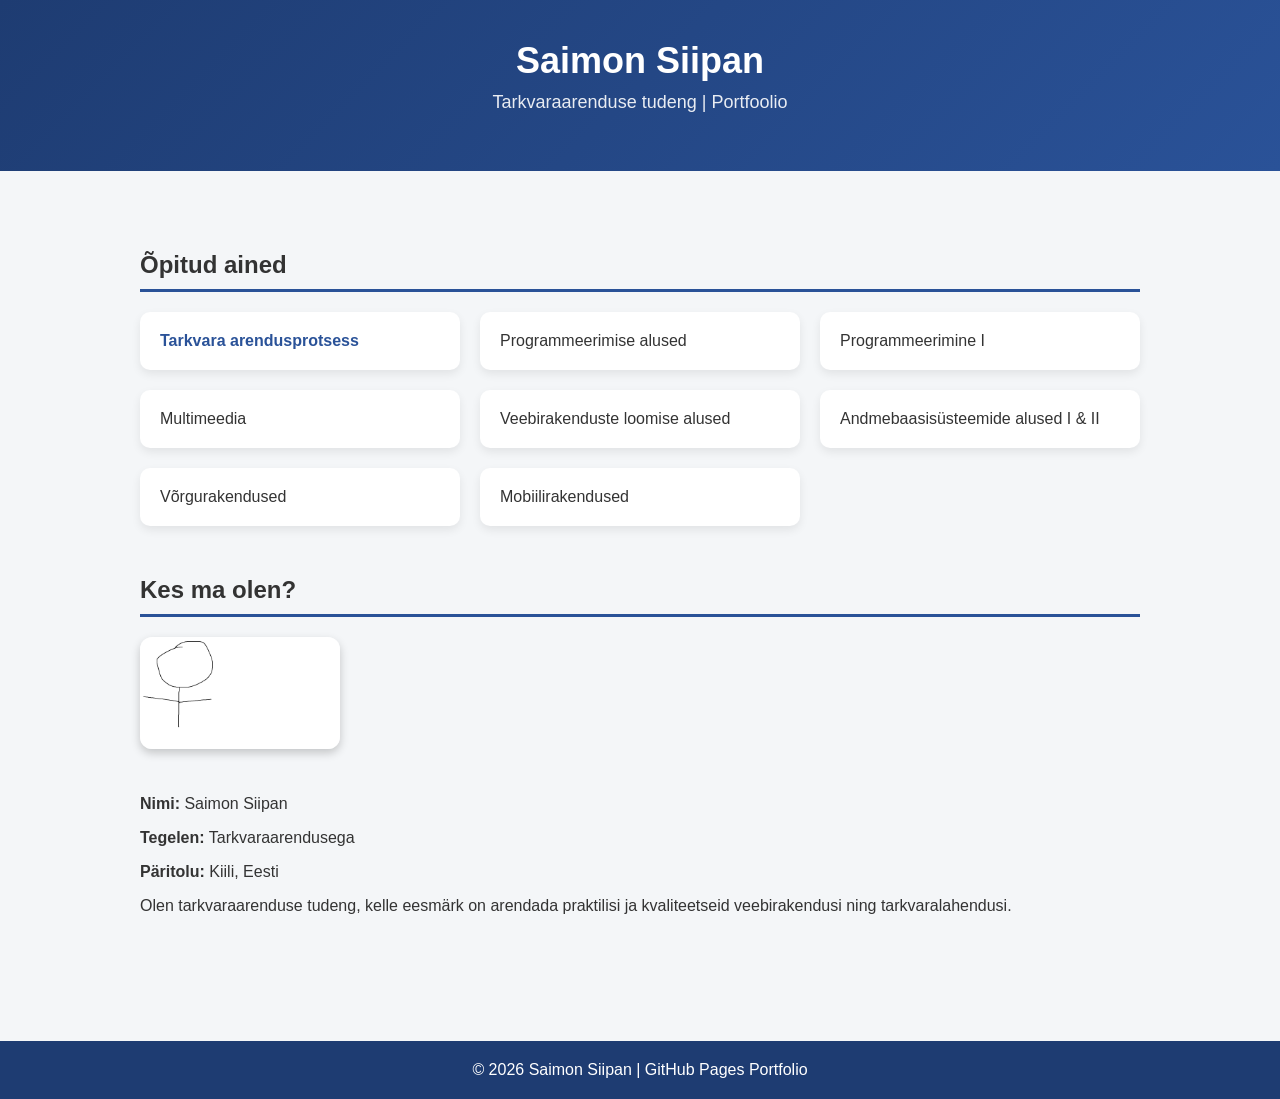
==== index.html @ 77f506db "Redesign index.html into portfolio layout Replace the previous plain list page with a styled portfol" ====
<!DOCTYPE html>
<html lang="et">
<head>
    <meta charset="UTF-8">
    <meta name="viewport" content="width=device-width, initial-scale=1.0">
    <title>Saimon Siipan | Portfolio</title>
    <style>
        body {
            margin: 0;
            font-family: Arial, Helvetica, sans-serif;
            background-color: #f4f6f8;
            color: #333;
        }

        header {
            background: linear-gradient(135deg, #1e3c72, #2a5298);
            color: white;
            padding: 40px 20px;
            text-align: center;
        }

        header h1 {
            margin: 0;
            font-size: 36px;
        }

        header p {
            margin-top: 10px;
            font-size: 18px;
            opacity: 0.9;
        }

        .container {
            max-width: 1000px;
            margin: 40px auto;
            padding: 20px;
        }

        .section {
            margin-bottom: 50px;
        }

        .section h2 {
            border-bottom: 3px solid #2a5298;
            padding-bottom: 10px;
        }

        .courses {
            display: grid;
            grid-template-columns: repeat(auto-fit, minmax(250px, 1fr));
            gap: 20px;
            margin-top: 20px;
        }

        .card {
            background: white;
            padding: 20px;
            border-radius: 10px;
            box-shadow: 0 4px 10px rgba(0,0,0,0.08);
            transition: 0.3s;
        }

        .card:hover {
            transform: translateY(-5px);
        }

        .card a {
            text-decoration: none;
            color: #2a5298;
            font-weight: bold;
        }

        .about {
            display: flex;
            flex-wrap: wrap;
            gap: 30px;
            align-items: center;
        }

        .about img {
            width: 200px;
            border-radius: 12px;
            box-shadow: 0 4px 10px rgba(0,0,0,0.2);
        }

        footer {
            text-align: center;
            padding: 20px;
            background-color: #1e3c72;
            color: white;
            margin-top: 40px;
        }
    </style>
</head>
<body>

<header>
    <h1>Saimon Siipan</h1>
    <p>Tarkvaraarenduse tudeng | Portfoolio</p>
</header>

<div class="container">

    <section class="section">
        <h2>Õpitud ained</h2>
        <div class="courses">

            <div class="card">
                <a href="./SDLC.html">Tarkvara arendusprotsess</a>
            </div>

            <div class="card">Programmeerimise alused</div>
            <div class="card">Programmeerimine I</div>
            <div class="card">Multimeedia</div>
            <div class="card">Veebirakenduste loomise alused</div>
            <div class="card">Andmebaasisüsteemide alused I & II</div>
            <div class="card">Võrgurakendused</div>
            <div class="card">Mobiilirakendused</div>

        </div>
    </section>

    <section class="section">
        <h2>Kes ma olen?</h2>

        <div class="about">
            <img src="/image/mina.png" alt="Saimon Siipan">
            <div>
                <p><strong>Nimi:</strong> Saimon Siipan</p>
                <p><strong>Tegelen:</strong> Tarkvaraarendusega</p>
                <p><strong>Päritolu:</strong> Kiili, Eesti</p>
                <p>Olen tarkvaraarenduse tudeng, kelle eesmärk on arendada praktilisi ja kvaliteetseid veebirakendusi ning tarkvaralahendusi.</p>
            </div>
        </div>

    </section>

</div>

<footer>
    © 2026 Saimon Siipan | GitHub Pages Portfolio
</footer>

</body>
</html>
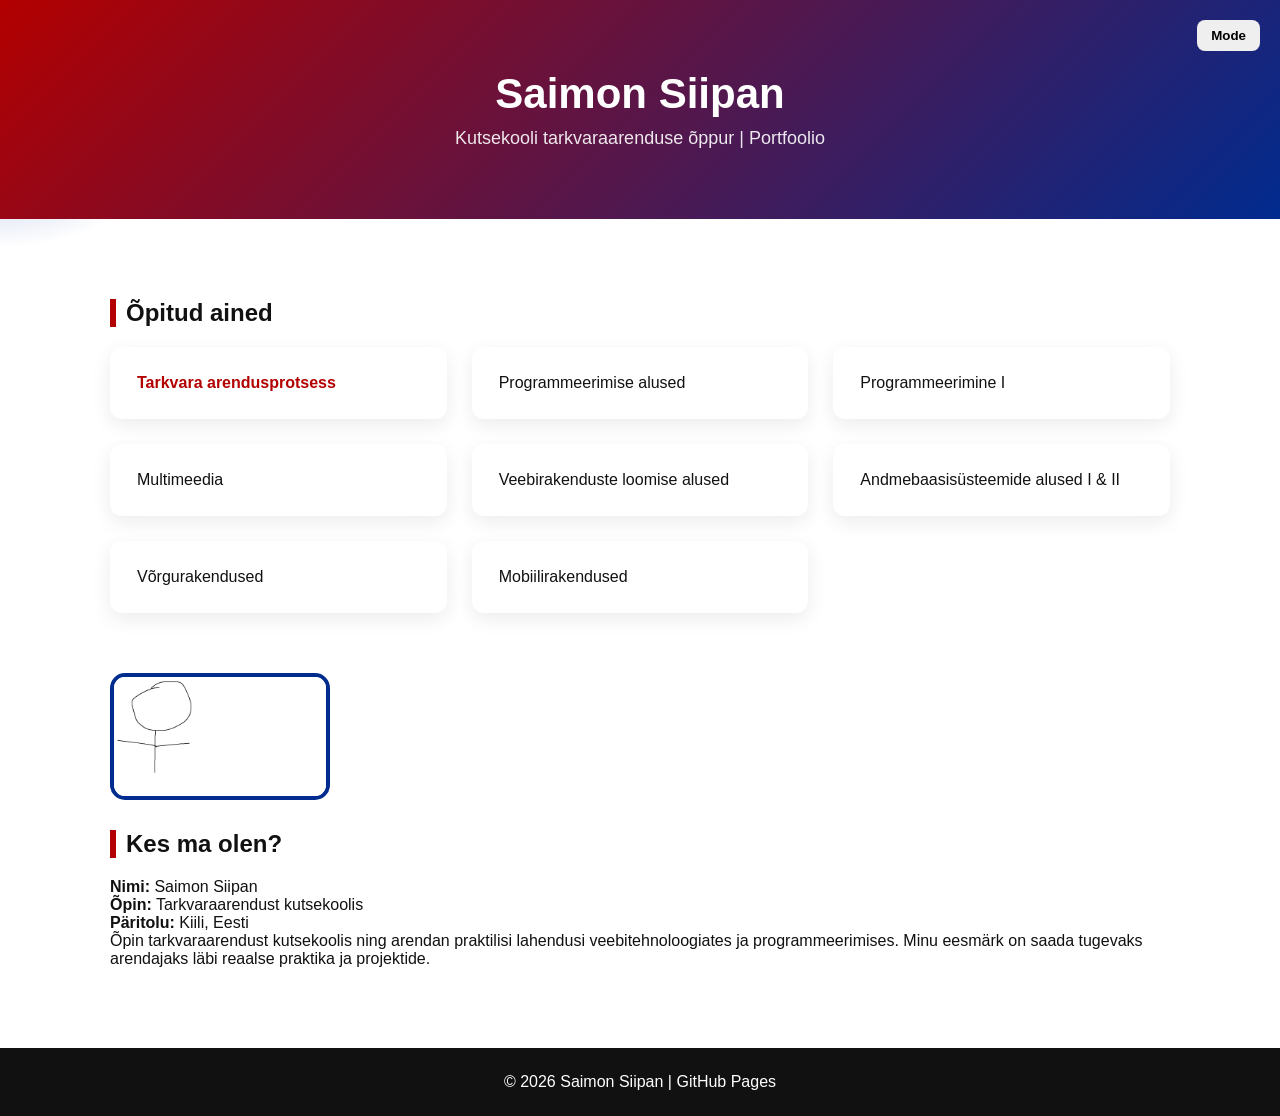
==== commit 8ced19c7: "Revamp homepage styles; add dark mode & cursor Overhauled index.html styling and layout: replaced le" ====
--- a/index.html
+++ b/index.html
@@ -1,109 +1,183 @@
 <!DOCTYPE html>
 <html lang="et">
 <head>
-    <meta charset="UTF-8">
-    <meta name="viewport" content="width=device-width, initial-scale=1.0">
-    <title>Saimon Siipan | Portfolio</title>
-    <style>
-        body {
-            margin: 0;
-            font-family: Arial, Helvetica, sans-serif;
-            background-color: #f4f6f8;
-            color: #333;
-        }
-
-        header {
-            background: linear-gradient(135deg, #1e3c72, #2a5298);
-            color: white;
-            padding: 40px 20px;
-            text-align: center;
-        }
-
-        header h1 {
-            margin: 0;
-            font-size: 36px;
-        }
-
-        header p {
-            margin-top: 10px;
-            font-size: 18px;
-            opacity: 0.9;
-        }
-
-        .container {
-            max-width: 1000px;
-            margin: 40px auto;
-            padding: 20px;
-        }
-
-        .section {
-            margin-bottom: 50px;
-        }
-
-        .section h2 {
-            border-bottom: 3px solid #2a5298;
-            padding-bottom: 10px;
-        }
-
-        .courses {
-            display: grid;
-            grid-template-columns: repeat(auto-fit, minmax(250px, 1fr));
-            gap: 20px;
-            margin-top: 20px;
-        }
-
-        .card {
-            background: white;
-            padding: 20px;
-            border-radius: 10px;
-            box-shadow: 0 4px 10px rgba(0,0,0,0.08);
-            transition: 0.3s;
-        }
-
-        .card:hover {
-            transform: translateY(-5px);
-        }
-
-        .card a {
-            text-decoration: none;
-            color: #2a5298;
-            font-weight: bold;
-        }
-
-        .about {
-            display: flex;
-            flex-wrap: wrap;
-            gap: 30px;
-            align-items: center;
-        }
-
-        .about img {
-            width: 200px;
-            border-radius: 12px;
-            box-shadow: 0 4px 10px rgba(0,0,0,0.2);
-        }
-
-        footer {
-            text-align: center;
-            padding: 20px;
-            background-color: #1e3c72;
-            color: white;
-            margin-top: 40px;
-        }
-    </style>
+<meta charset="UTF-8">
+<meta name="viewport" content="width=device-width, initial-scale=1.0">
+<title>Saimon Siipan | Portfoolio</title>
+
+<style>
+* {
+    margin: 0;
+    padding: 0;
+    box-sizing: border-box;
+}
+
+body {
+    font-family: Arial, Helvetica, sans-serif;
+    background: #ffffff;
+    color: #111;
+    overflow-x: hidden;
+    transition: background 0.3s, color 0.3s;
+}
+
+/* Cursor glow */
+.cursor-gradient {
+    position: fixed;
+    width: 500px;
+    height: 500px;
+    background: radial-gradient(circle,
+        rgba(200,0,0,0.35) 0%,
+        rgba(0,40,160,0.30) 40%,
+        transparent 70%);
+    border-radius: 50%;
+    pointer-events: none;
+    transform: translate(-50%, -50%);
+    z-index: 0;
+}
+
+/* Header */
+header {
+    background: linear-gradient(135deg, #b30000, #002b8f);
+    color: white;
+    padding: 70px 20px;
+    text-align: center;
+    position: relative;
+    z-index: 1;
+}
+
+header h1 {
+    font-size: 42px;
+    opacity: 0;
+    animation: slideIn 1.2s ease forwards;
+}
+
+header p {
+    margin-top: 10px;
+    font-size: 18px;
+    opacity: 0.9;
+}
+
+@keyframes slideIn {
+    from {
+        transform: translateY(-40px);
+        opacity: 0;
+    }
+    to {
+        transform: translateY(0);
+        opacity: 1;
+    }
+}
+
+/* Dark mode button */
+.mode-btn {
+    position: absolute;
+    top: 20px;
+    right: 20px;
+    padding: 8px 14px;
+    border: none;
+    border-radius: 8px;
+    cursor: pointer;
+    font-weight: bold;
+}
+
+/* Container */
+.container {
+    max-width: 1100px;
+    margin: 60px auto;
+    padding: 20px;
+    position: relative;
+    z-index: 1;
+}
+
+h2 {
+    margin-bottom: 20px;
+    border-left: 6px solid #b30000;
+    padding-left: 10px;
+}
+
+/* Grid */
+.grid {
+    display: grid;
+    grid-template-columns: repeat(auto-fit, minmax(250px, 1fr));
+    gap: 25px;
+}
+
+.card {
+    background: white;
+    padding: 25px;
+    border-radius: 12px;
+    box-shadow: 0 6px 20px rgba(0,0,0,0.08);
+    transition: 0.3s ease;
+    border: 2px solid transparent;
+}
+
+.card:hover {
+    transform: translateY(-8px);
+    border-color: #002b8f;
+}
+
+.card a {
+    text-decoration: none;
+    font-weight: bold;
+    color: #b30000;
+}
+
+/* About */
+.about {
+    margin-top: 60px;
+    display: flex;
+    flex-wrap: wrap;
+    gap: 30px;
+    align-items: center;
+}
+
+.about img {
+    width: 220px;
+    border-radius: 15px;
+    border: 4px solid #002b8f;
+}
+
+/* Footer */
+footer {
+    text-align: center;
+    padding: 25px;
+    background: #111;
+    color: white;
+    margin-top: 60px;
+}
+
+/* Dark mode */
+.dark {
+    background: #111;
+    color: white;
+}
+
+.dark .card {
+    background: #1c1c1c;
+    color: white;
+}
+
+.dark header {
+    background: linear-gradient(135deg, #700000, #001b5e);
+}
+</style>
 </head>
+
 <body>
 
+<div class="cursor-gradient" id="cursor"></div>
+
 <header>
+    <button class="mode-btn" onclick="toggleMode()">Mode</button>
     <h1>Saimon Siipan</h1>
-    <p>Tarkvaraarenduse tudeng | Portfoolio</p>
+    <p>Kutsekooli tarkvaraarenduse õppur | Portfoolio</p>
 </header>
 
 <div class="container">
 
-    <section class="section">
+    <section>
         <h2>Õpitud ained</h2>
-        <div class="courses">
+        <div class="grid">
 
             <div class="card">
                 <a href="./SDLC.html">Tarkvara arendusprotsess</a>
@@ -120,26 +194,58 @@
         </div>
     </section>
 
-    <section class="section">
-        <h2>Kes ma olen?</h2>
-
-        <div class="about">
-            <img src="/image/mina.png" alt="Saimon Siipan">
-            <div>
-                <p><strong>Nimi:</strong> Saimon Siipan</p>
-                <p><strong>Tegelen:</strong> Tarkvaraarendusega</p>
-                <p><strong>Päritolu:</strong> Kiili, Eesti</p>
-                <p>Olen tarkvaraarenduse tudeng, kelle eesmärk on arendada praktilisi ja kvaliteetseid veebirakendusi ning tarkvaralahendusi.</p>
-            </div>
+    <section class="about">
+        <img src="/image/mina.png" alt="Saimon Siipan">
+        <div>
+            <h2>Kes ma olen?</h2>
+            <p><strong>Nimi:</strong> Saimon Siipan</p>
+            <p><strong>Õpin:</strong> Tarkvaraarendust kutsekoolis</p>
+            <p><strong>Päritolu:</strong> Kiili, Eesti</p>
+            <p>
+            Õpin tarkvaraarendust kutsekoolis ning arendan praktilisi lahendusi 
+            veebitehnoloogiates ja programmeerimises. 
+            Minu eesmärk on saada tugevaks arendajaks läbi reaalse praktika ja projektide.
+            </p>
         </div>
-
     </section>
 
 </div>
 
 <footer>
-    © 2026 Saimon Siipan | GitHub Pages Portfolio
+    © 2026 Saimon Siipan | GitHub Pages
 </footer>
+
+<script>
+/* Smooth cursor glow */
+const cursor = document.getElementById("cursor");
+
+let mouseX = 0;
+let mouseY = 0;
+let currentX = 0;
+let currentY = 0;
+
+document.addEventListener("mousemove", (e) => {
+    mouseX = e.clientX;
+    mouseY = e.clientY;
+});
+
+function animate() {
+    currentX += (mouseX - currentX) * 0.08;
+    currentY += (mouseY - currentY) * 0.08;
+
+    cursor.style.left = currentX + "px";
+    cursor.style.top = currentY + "px";
+
+    requestAnimationFrame(animate);
+}
+
+animate();
+
+/* Dark mode */
+function toggleMode() {
+    document.body.classList.toggle("dark");
+}
+</script>
 
 </body>
 </html>
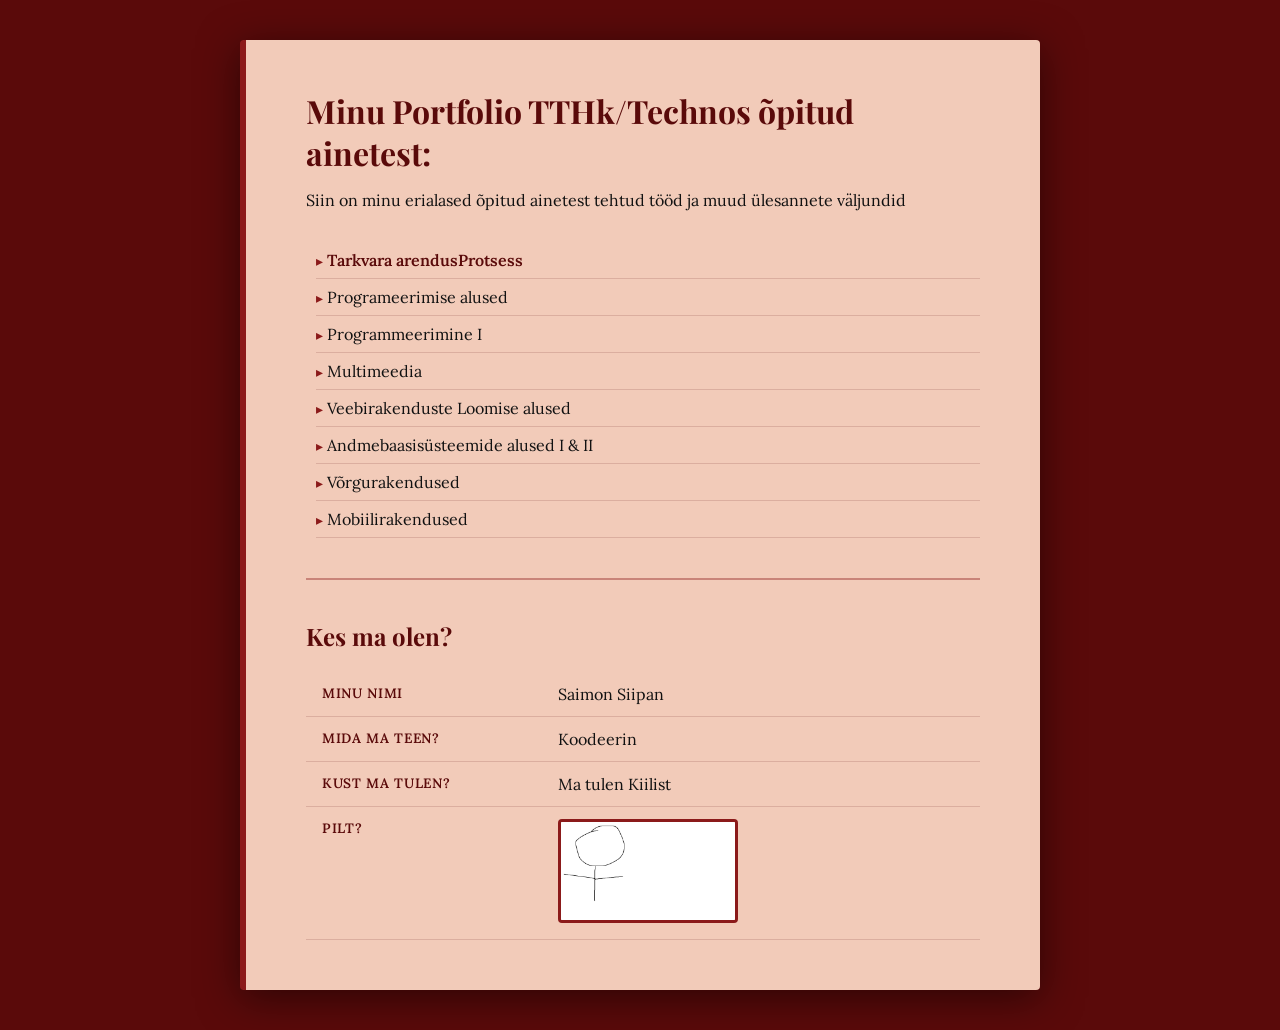
==== commit 0c177ba8: "Redesign index.html layout and styles Replace the previous Estonian portfolio page with a simplified" ====
--- a/index.html
+++ b/index.html
@@ -1,251 +1,158 @@
 <!DOCTYPE html>
-<html lang="et">
+<html lang="en">
 <head>
-<meta charset="UTF-8">
-<meta name="viewport" content="width=device-width, initial-scale=1.0">
-<title>Saimon Siipan | Portfoolio</title>
+  <meta charset="UTF-8">
+  <meta name="viewport" content="width=device-width, initial-scale=1.0">
+  <title>Ainemapp</title>
+  <link href="https://fonts.googleapis.com/css2?family=Playfair+Display:wght@700&family=Lora:wght@400;600&display=swap" rel="stylesheet">
+  <style>
+    * {
+      margin: 0;
+      padding: 0;
+      box-sizing: border-box;
+    }
 
-<style>
-* {
-    margin: 0;
-    padding: 0;
-    box-sizing: border-box;
-}
+    body {
+      background-color: #5a0a0a;
+      color: #111;
+      font-family: 'Lora', serif;
+      min-height: 100vh;
+      padding: 40px 20px;
+    }
 
-body {
-    font-family: Arial, Helvetica, sans-serif;
-    background: #ffffff;
-    color: #111;
-    overflow-x: hidden;
-    transition: background 0.3s, color 0.3s;
-}
+    .container {
+      max-width: 800px;
+      margin: 0 auto;
+      background: rgba(255, 220, 200, 0.92);
+      border-radius: 4px;
+      padding: 50px 60px;
+      box-shadow: 0 8px 40px rgba(0,0,0,0.5);
+      border-left: 6px solid #8b1a1a;
+    }
 
-/* Cursor glow */
-.cursor-gradient {
-    position: fixed;
-    width: 500px;
-    height: 500px;
-    background: radial-gradient(circle,
-        rgba(200,0,0,0.35) 0%,
-        rgba(0,40,160,0.30) 40%,
-        transparent 70%);
-    border-radius: 50%;
-    pointer-events: none;
-    transform: translate(-50%, -50%);
-    z-index: 0;
-}
+    h1 {
+      font-family: 'Playfair Display', serif;
+      font-size: 2rem;
+      color: #5a0a0a;
+      margin-bottom: 14px;
+      line-height: 1.3;
+    }
 
-/* Header */
-header {
-    background: linear-gradient(135deg, #b30000, #002b8f);
-    color: white;
-    padding: 70px 20px;
-    text-align: center;
-    position: relative;
-    z-index: 1;
-}
+    h2 {
+      font-family: 'Playfair Display', serif;
+      font-size: 1.5rem;
+      color: #5a0a0a;
+      margin-bottom: 20px;
+    }
 
-header h1 {
-    font-size: 42px;
-    opacity: 0;
-    animation: slideIn 1.2s ease forwards;
-}
+    p {
+      margin-bottom: 28px;
+      color: #111;
+      line-height: 1.7;
+    }
 
-header p {
-    margin-top: 10px;
-    font-size: 18px;
-    opacity: 0.9;
-}
+    ul {
+      list-style: none;
+      margin-bottom: 40px;
+      padding-left: 10px;
+    }
 
-@keyframes slideIn {
-    from {
-        transform: translateY(-40px);
-        opacity: 0;
+    ul li {
+      padding: 8px 0;
+      border-bottom: 1px solid rgba(90,10,10,0.15);
+      color: #111;
+      font-size: 1rem;
     }
-    to {
-        transform: translateY(0);
-        opacity: 1;
+
+    ul li::before {
+      content: '▸ ';
+      color: #8b1a1a;
+      font-size: 0.85rem;
     }
-}
 
-/* Dark mode button */
-.mode-btn {
-    position: absolute;
-    top: 20px;
-    right: 20px;
-    padding: 8px 14px;
-    border: none;
-    border-radius: 8px;
-    cursor: pointer;
-    font-weight: bold;
-}
+    ul li a {
+      color: #5a0a0a;
+      text-decoration: none;
+      font-weight: 600;
+    }
 
-/* Container */
-.container {
-    max-width: 1100px;
-    margin: 60px auto;
-    padding: 20px;
-    position: relative;
-    z-index: 1;
-}
+    ul li a:hover {
+      text-decoration: underline;
+    }
 
-h2 {
-    margin-bottom: 20px;
-    border-left: 6px solid #b30000;
-    padding-left: 10px;
-}
+    .divider {
+      border: none;
+      border-top: 2px solid #8b1a1a;
+      margin: 40px 0;
+      opacity: 0.4;
+    }
 
-/* Grid */
-.grid {
-    display: grid;
-    grid-template-columns: repeat(auto-fit, minmax(250px, 1fr));
-    gap: 25px;
-}
+    table {
+      width: 100%;
+      border-collapse: collapse;
+      margin-top: 10px;
+    }
 
-.card {
-    background: white;
-    padding: 25px;
-    border-radius: 12px;
-    box-shadow: 0 6px 20px rgba(0,0,0,0.08);
-    transition: 0.3s ease;
-    border: 2px solid transparent;
-}
+    td {
+      padding: 12px 16px;
+      border-bottom: 1px solid rgba(90,10,10,0.15);
+      color: #111;
+      vertical-align: top;
+    }
 
-.card:hover {
-    transform: translateY(-8px);
-    border-color: #002b8f;
-}
+    td:first-child {
+      font-weight: 600;
+      color: #5a0a0a;
+      width: 35%;
+      text-transform: uppercase;
+      font-size: 0.85rem;
+      letter-spacing: 0.05em;
+    }
 
-.card a {
-    text-decoration: none;
-    font-weight: bold;
-    color: #b30000;
-}
+    img {
+      max-width: 180px;
+      border-radius: 4px;
+      border: 3px solid #8b1a1a;
+    }
+  </style>
+</head>
+<body>
+  <div class="container">
+    <h1>Minu Portfolio TTHk/Technos õpitud ainetest:</h1>
+    <p>Siin on minu erialased õpitud ainetest tehtud tööd ja muud ülesannete väljundid</p>
 
-/* About */
-.about {
-    margin-top: 60px;
-    display: flex;
-    flex-wrap: wrap;
-    gap: 30px;
-    align-items: center;
-}
+    <ul>
+      <li><a href="./SDLC.html">Tarkvara arendusProtsess</a></li>
+      <li>Programeerimise alused</li>
+      <li>Programmeerimine I</li>
+      <li>Multimeedia</li>
+      <li>Veebirakenduste Loomise alused</li>
+      <li>Andmebaasisüsteemide alused I &amp; II</li>
+      <li>Võrgurakendused</li>
+      <li>Mobiilirakendused</li>
+    </ul>
 
-.about img {
-    width: 220px;
-    border-radius: 15px;
-    border: 4px solid #002b8f;
-}
+    <hr class="divider">
 
-/* Footer */
-footer {
-    text-align: center;
-    padding: 25px;
-    background: #111;
-    color: white;
-    margin-top: 60px;
-}
-
-/* Dark mode */
-.dark {
-    background: #111;
-    color: white;
-}
-
-.dark .card {
-    background: #1c1c1c;
-    color: white;
-}
-
-.dark header {
-    background: linear-gradient(135deg, #700000, #001b5e);
-}
-</style>
-</head>
-
-<body>
-
-<div class="cursor-gradient" id="cursor"></div>
-
-<header>
-    <button class="mode-btn" onclick="toggleMode()">Mode</button>
-    <h1>Saimon Siipan</h1>
-    <p>Kutsekooli tarkvaraarenduse õppur | Portfoolio</p>
-</header>
-
-<div class="container">
-
-    <section>
-        <h2>Õpitud ained</h2>
-        <div class="grid">
-
-            <div class="card">
-                <a href="./SDLC.html">Tarkvara arendusprotsess</a>
-            </div>
-
-            <div class="card">Programmeerimise alused</div>
-            <div class="card">Programmeerimine I</div>
-            <div class="card">Multimeedia</div>
-            <div class="card">Veebirakenduste loomise alused</div>
-            <div class="card">Andmebaasisüsteemide alused I & II</div>
-            <div class="card">Võrgurakendused</div>
-            <div class="card">Mobiilirakendused</div>
-
-        </div>
-    </section>
-
-    <section class="about">
-        <img src="/image/mina.png" alt="Saimon Siipan">
-        <div>
-            <h2>Kes ma olen?</h2>
-            <p><strong>Nimi:</strong> Saimon Siipan</p>
-            <p><strong>Õpin:</strong> Tarkvaraarendust kutsekoolis</p>
-            <p><strong>Päritolu:</strong> Kiili, Eesti</p>
-            <p>
-            Õpin tarkvaraarendust kutsekoolis ning arendan praktilisi lahendusi 
-            veebitehnoloogiates ja programmeerimises. 
-            Minu eesmärk on saada tugevaks arendajaks läbi reaalse praktika ja projektide.
-            </p>
-        </div>
-    </section>
-
-</div>
-
-<footer>
-    © 2026 Saimon Siipan | GitHub Pages
-</footer>
-
-<script>
-/* Smooth cursor glow */
-const cursor = document.getElementById("cursor");
-
-let mouseX = 0;
-let mouseY = 0;
-let currentX = 0;
-let currentY = 0;
-
-document.addEventListener("mousemove", (e) => {
-    mouseX = e.clientX;
-    mouseY = e.clientY;
-});
-
-function animate() {
-    currentX += (mouseX - currentX) * 0.08;
-    currentY += (mouseY - currentY) * 0.08;
-
-    cursor.style.left = currentX + "px";
-    cursor.style.top = currentY + "px";
-
-    requestAnimationFrame(animate);
-}
-
-animate();
-
-/* Dark mode */
-function toggleMode() {
-    document.body.classList.toggle("dark");
-}
-</script>
-
+    <h2>Kes ma olen?</h2>
+    <table>
+      <tr>
+        <td>Minu nimi</td>
+        <td>Saimon Siipan</td>
+      </tr>
+      <tr>
+        <td>Mida ma teen?</td>
+        <td>Koodeerin</td>
+      </tr>
+      <tr>
+        <td>Kust ma tulen?</td>
+        <td>Ma tulen Kiilist</td>
+      </tr>
+      <tr>
+        <td>Pilt?</td>
+        <td><img src="/image/mina.png" alt="mina v"/></td>
+      </tr>
+    </table>
+  </div>
 </body>
 </html>
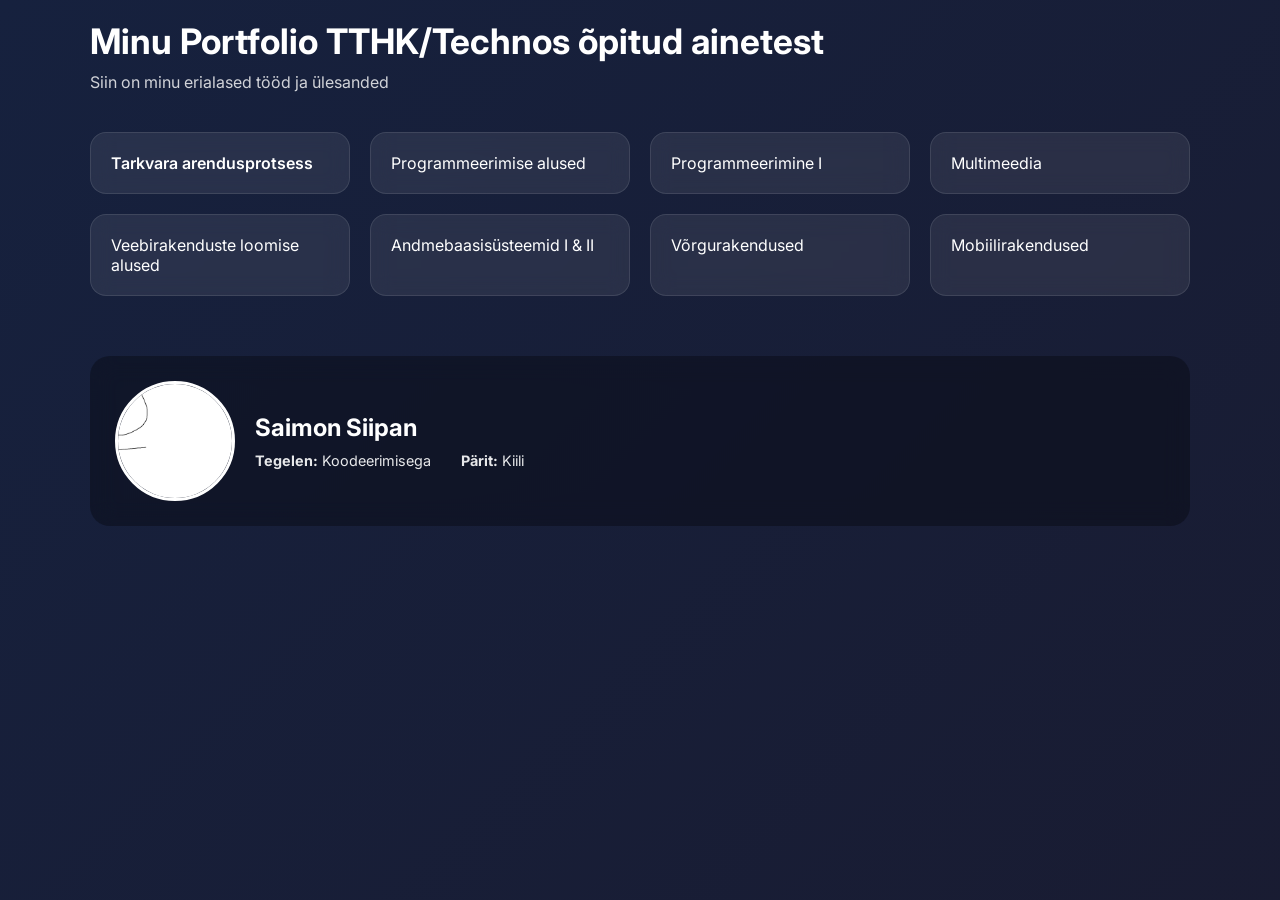
==== commit 91a7265b: "Revamp homepage: responsive dark UI Modernize index.html with a refreshed dark-themed, responsive la" ====
--- a/index.html
+++ b/index.html
@@ -1,10 +1,12 @@
 <!DOCTYPE html>
-<html lang="en">
+<html lang="et">
 <head>
-  <meta charset="UTF-8">
-  <meta name="viewport" content="width=device-width, initial-scale=1.0">
+  <meta charset="UTF-8" />
+  <meta name="viewport" content="width=device-width, initial-scale=1.0" />
   <title>Ainemapp</title>
-  <link href="https://fonts.googleapis.com/css2?family=Playfair+Display:wght@700&family=Lora:wght@400;600&display=swap" rel="stylesheet">
+
+  <link href="https://fonts.googleapis.com/css2?family=Inter:wght@300;400;600&display=swap" rel="stylesheet">
+
   <style>
     * {
       margin: 0;
@@ -13,146 +15,150 @@
     }
 
     body {
-      background-color: #5a0a0a;
-      color: #111;
-      font-family: 'Lora', serif;
+      font-family: 'Inter', sans-serif;
       min-height: 100vh;
-      padding: 40px 20px;
+      color: #fff;
+      overflow-x: hidden;
+
+      background: linear-gradient(-45deg, #5a0a0a, #8b1a1a, #1a1a2e, #16213e);
+      background-size: 400% 400%;
+      animation: gradientMove 12s ease infinite;
+      padding: 20px;
+    }
+
+    @keyframes gradientMove {
+      0% { background-position: 0% 50%; }
+      50% { background-position: 100% 50%; }
+      100% { background-position: 0% 50%; }
     }
 
     .container {
-      max-width: 800px;
-      margin: 0 auto;
-      background: rgba(255, 220, 200, 0.92);
-      border-radius: 4px;
-      padding: 50px 60px;
-      box-shadow: 0 8px 40px rgba(0,0,0,0.5);
-      border-left: 6px solid #8b1a1a;
+      max-width: 1100px;
+      margin: auto;
     }
 
     h1 {
-      font-family: 'Playfair Display', serif;
-      font-size: 2rem;
-      color: #5a0a0a;
-      margin-bottom: 14px;
-      line-height: 1.3;
+      font-size: 2.2rem;
+      margin-bottom: 10px;
     }
 
-    h2 {
-      font-family: 'Playfair Display', serif;
-      font-size: 1.5rem;
-      color: #5a0a0a;
-      margin-bottom: 20px;
+    p.subtitle {
+      opacity: 0.8;
+      margin-bottom: 40px;
     }
 
-    p {
-      margin-bottom: 28px;
-      color: #111;
-      line-height: 1.7;
+    /* CARD GRID */
+    .grid {
+      display: grid;
+      grid-template-columns: repeat(auto-fit, minmax(220px, 1fr));
+      gap: 20px;
+      margin-bottom: 60px;
     }
 
-    ul {
-      list-style: none;
-      margin-bottom: 40px;
-      padding-left: 10px;
+    .card {
+      background: rgba(255,255,255,0.08);
+      backdrop-filter: blur(10px);
+      padding: 20px;
+      border-radius: 16px;
+      transition: 0.3s ease;
+      cursor: pointer;
+      border: 1px solid rgba(255,255,255,0.1);
     }
 
-    ul li {
-      padding: 8px 0;
-      border-bottom: 1px solid rgba(90,10,10,0.15);
-      color: #111;
-      font-size: 1rem;
+    .card:hover {
+      transform: translateY(-8px) scale(1.03);
+      background: rgba(255,255,255,0.15);
     }
 
-    ul li::before {
-      content: '▸ ';
-      color: #8b1a1a;
-      font-size: 0.85rem;
-    }
-
-    ul li a {
-      color: #5a0a0a;
+    .card a {
+      color: white;
       text-decoration: none;
       font-weight: 600;
     }
 
-    ul li a:hover {
-      text-decoration: underline;
+    /* PROFILE */
+    .profile {
+      display: grid;
+      grid-template-columns: 120px 1fr;
+      gap: 20px;
+      align-items: center;
+      background: rgba(0,0,0,0.3);
+      padding: 25px;
+      border-radius: 20px;
+      backdrop-filter: blur(12px);
     }
 
-    .divider {
-      border: none;
-      border-top: 2px solid #8b1a1a;
-      margin: 40px 0;
-      opacity: 0.4;
+    .profile img {
+      width: 120px;
+      height: 120px;
+      object-fit: cover;
+      border-radius: 50%;
+      border: 3px solid #fff;
     }
 
-    table {
-      width: 100%;
-      border-collapse: collapse;
-      margin-top: 10px;
+    .profile h2 {
+      margin-bottom: 10px;
     }
 
-    td {
-      padding: 12px 16px;
-      border-bottom: 1px solid rgba(90,10,10,0.15);
-      color: #111;
-      vertical-align: top;
+    .info {
+      display: flex;
+      flex-wrap: wrap;
+      gap: 10px 30px;
+      font-size: 0.9rem;
+      opacity: 0.9;
     }
 
-    td:first-child {
-      font-weight: 600;
-      color: #5a0a0a;
-      width: 35%;
-      text-transform: uppercase;
-      font-size: 0.85rem;
-      letter-spacing: 0.05em;
+    .info span {
+      display: block;
     }
 
-    img {
-      max-width: 180px;
-      border-radius: 4px;
-      border: 3px solid #8b1a1a;
+    /* MOBILE */
+    @media (max-width: 600px) {
+      h1 { font-size: 1.6rem; }
+
+      .profile {
+        grid-template-columns: 1fr;
+        text-align: center;
+      }
+
+      .profile img {
+        margin: auto;
+      }
     }
   </style>
 </head>
 <body>
+
   <div class="container">
-    <h1>Minu Portfolio TTHk/Technos õpitud ainetest:</h1>
-    <p>Siin on minu erialased õpitud ainetest tehtud tööd ja muud ülesannete väljundid</p>
 
-    <ul>
-      <li><a href="./SDLC.html">Tarkvara arendusProtsess</a></li>
-      <li>Programeerimise alused</li>
-      <li>Programmeerimine I</li>
-      <li>Multimeedia</li>
-      <li>Veebirakenduste Loomise alused</li>
-      <li>Andmebaasisüsteemide alused I &amp; II</li>
-      <li>Võrgurakendused</li>
-      <li>Mobiilirakendused</li>
-    </ul>
+    <h1>Minu Portfolio TTHK/Technos õpitud ainetest</h1>
+    <p class="subtitle">Siin on minu erialased tööd ja ülesanded</p>
 
-    <hr class="divider">
+    <div class="grid">
+      <div class="card"><a href="./SDLC.html">Tarkvara arendusprotsess</a></div>
+      <div class="card">Programmeerimise alused</div>
+      <div class="card">Programmeerimine I</div>
+      <div class="card">Multimeedia</div>
+      <div class="card">Veebirakenduste loomise alused</div>
+      <div class="card">Andmebaasisüsteemid I & II</div>
+      <div class="card">Võrgurakendused</div>
+      <div class="card">Mobiilirakendused</div>
+    </div>
 
-    <h2>Kes ma olen?</h2>
-    <table>
-      <tr>
-        <td>Minu nimi</td>
-        <td>Saimon Siipan</td>
-      </tr>
-      <tr>
-        <td>Mida ma teen?</td>
-        <td>Koodeerin</td>
-      </tr>
-      <tr>
-        <td>Kust ma tulen?</td>
-        <td>Ma tulen Kiilist</td>
-      </tr>
-      <tr>
-        <td>Pilt?</td>
-        <td><img src="/image/mina.png" alt="mina v"/></td>
-      </tr>
-    </table>
+    <div class="profile">
+      <img src="/image/mina.png" alt="mina" />
+
+      <div>
+        <h2>Saimon Siipan</h2>
+
+        <div class="info">
+          <span><strong>Tegelen:</strong> Koodeerimisega</span>
+          <span><strong>Pärit:</strong> Kiili</span>
+        </div>
+      </div>
+    </div>
+
   </div>
+
 </body>
 </html>
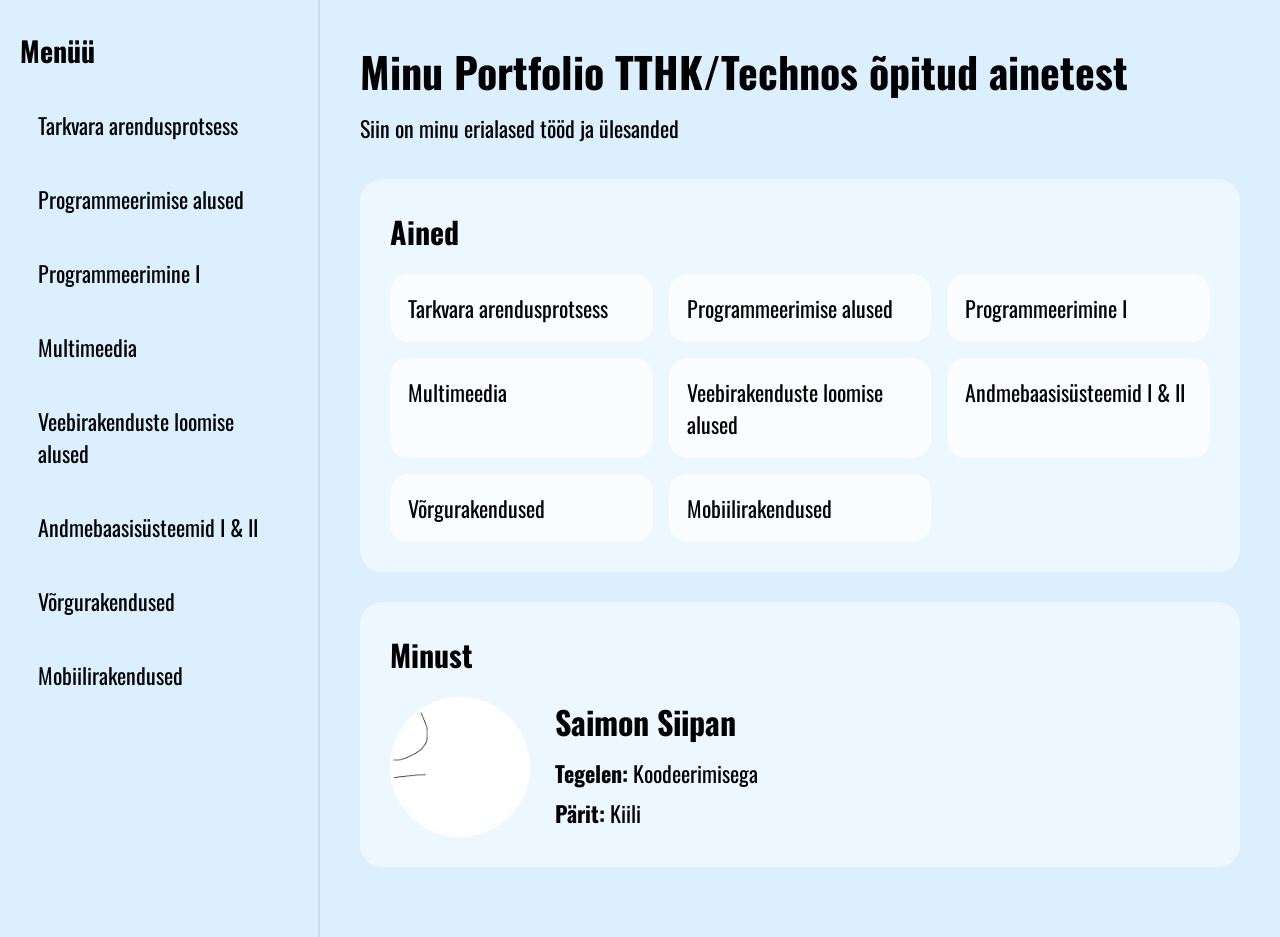
==== commit 6f7a74d9: "spriaalmudel suht ainus hetkel" ====
--- a/index.html
+++ b/index.html
@@ -5,7 +5,7 @@
   <meta name="viewport" content="width=device-width, initial-scale=1.0" />
   <title>Ainemapp</title>
 
-  <link href="https://fonts.googleapis.com/css2?family=Inter:wght@300;400;600&display=swap" rel="stylesheet">
+  <link href="https://fonts.googleapis.com/css2?family=Oswald:wght@300;400;500;600&display=swap" rel="stylesheet">
 
   <style>
     * {
@@ -15,148 +15,215 @@
     }
 
     body {
-      font-family: 'Inter', sans-serif;
+      font-family: 'Oswald', sans-serif;
+      background-color: #dbefff;
+      color: black;
       min-height: 100vh;
-      color: #fff;
-      overflow-x: hidden;
-
-      background: linear-gradient(-45deg, #5a0a0a, #8b1a1a, #1a1a2e, #16213e);
-      background-size: 400% 400%;
-      animation: gradientMove 12s ease infinite;
-      padding: 20px;
-    }
-
-    @keyframes gradientMove {
-      0% { background-position: 0% 50%; }
-      50% { background-position: 100% 50%; }
-      100% { background-position: 0% 50%; }
-    }
-
-    .container {
-      max-width: 1100px;
-      margin: auto;
+    }
+
+    .layout {
+      display: flex;
+      min-height: 100vh;
+    }
+
+    /* Vasak menüü */
+    .sidebar {
+      width: 320px;
+      padding: 30px 20px;
+      display: flex;
+      flex-direction: column;
+      gap: 14px;
+      border-right: 2px solid rgba(0, 0, 0, 0.08);
+    }
+
+    .sidebar h2 {
+      font-size: 28px;
+      margin-bottom: 10px;
+    }
+
+    .menu-item {
+      text-decoration: none;
+      color: black;
+      padding: 14px 18px;
+      border-radius: 18px;
+      transition: 0.3s ease;
+      display: block;
+      font-size: 22px;
+    }
+
+    .menu-item:hover {
+      background-color: white;
+    }
+
+    /* Parempoolne sisu */
+    .content {
+      flex: 1;
+      padding: 40px;
     }
 
     h1 {
-      font-size: 2.2rem;
+      font-size: 42px;
       margin-bottom: 10px;
     }
 
-    p.subtitle {
-      opacity: 0.8;
-      margin-bottom: 40px;
-    }
-
-    /* CARD GRID */
-    .grid {
+    .subtitle {
+      font-size: 22px;
+      margin-bottom: 35px;
+    }
+
+    .section {
+      background-color: rgba(255, 255, 255, 0.45);
+      border-radius: 22px;
+      padding: 30px;
+      margin-bottom: 30px;
+    }
+
+    .section h3 {
+      font-size: 30px;
+      margin-bottom: 20px;
+    }
+
+    .subject-list {
       display: grid;
-      grid-template-columns: repeat(auto-fit, minmax(220px, 1fr));
-      gap: 20px;
-      margin-bottom: 60px;
-    }
-
-    .card {
-      background: rgba(255,255,255,0.08);
-      backdrop-filter: blur(10px);
-      padding: 20px;
-      border-radius: 16px;
+      grid-template-columns: repeat(auto-fit, minmax(230px, 1fr));
+      gap: 16px;
+    }
+
+    .subject-card {
+      background-color: rgba(255, 255, 255, 0.75);
+      padding: 18px;
+      border-radius: 18px;
       transition: 0.3s ease;
-      cursor: pointer;
-      border: 1px solid rgba(255,255,255,0.1);
-    }
-
-    .card:hover {
-      transform: translateY(-8px) scale(1.03);
-      background: rgba(255,255,255,0.15);
-    }
-
-    .card a {
-      color: white;
+      font-size: 22px;
+    }
+
+    .subject-card:hover {
+      background-color: white;
+      transform: translateY(-4px);
+    }
+
+    .subject-card a {
+      color: black;
       text-decoration: none;
-      font-weight: 600;
-    }
-
-    /* PROFILE */
+    }
+
     .profile {
-      display: grid;
-      grid-template-columns: 120px 1fr;
-      gap: 20px;
+      display: flex;
       align-items: center;
-      background: rgba(0,0,0,0.3);
-      padding: 25px;
-      border-radius: 20px;
-      backdrop-filter: blur(12px);
+      gap: 25px;
+      flex-wrap: wrap;
     }
 
     .profile img {
-      width: 120px;
-      height: 120px;
+      width: 140px;
+      height: 140px;
       object-fit: cover;
       border-radius: 50%;
-      border: 3px solid #fff;
-    }
-
-    .profile h2 {
-      margin-bottom: 10px;
-    }
-
-    .info {
-      display: flex;
-      flex-wrap: wrap;
-      gap: 10px 30px;
-      font-size: 0.9rem;
-      opacity: 0.9;
-    }
-
-    .info span {
-      display: block;
-    }
-
-    /* MOBILE */
-    @media (max-width: 600px) {
-      h1 { font-size: 1.6rem; }
+      border: 3px solid white;
+      background-color: white;
+    }
+
+    .profile-info h2 {
+      font-size: 32px;
+      margin-bottom: 12px;
+    }
+
+    .profile-info p {
+      font-size: 22px;
+      margin-bottom: 8px;
+    }
+
+    /* Telefonivaade */
+    @media (max-width: 768px) {
+      .layout {
+        flex-direction: column;
+      }
+
+      .sidebar {
+        width: 100%;
+        border-right: none;
+        border-bottom: 2px solid rgba(0, 0, 0, 0.08);
+      }
+
+      .content {
+        padding: 25px 20px;
+      }
+
+      h1 {
+        font-size: 32px;
+      }
+
+      .subtitle {
+        font-size: 20px;
+      }
+
+      .menu-item {
+        font-size: 20px;
+      }
+
+      .subject-card {
+        font-size: 20px;
+      }
 
       .profile {
-        grid-template-columns: 1fr;
-        text-align: center;
+        flex-direction: column;
+        align-items: flex-start;
       }
 
       .profile img {
-        margin: auto;
+        width: 120px;
+        height: 120px;
       }
     }
   </style>
 </head>
 <body>
 
-  <div class="container">
-
-    <h1>Minu Portfolio TTHK/Technos õpitud ainetest</h1>
-    <p class="subtitle">Siin on minu erialased tööd ja ülesanded</p>
-
-    <div class="grid">
-      <div class="card"><a href="./SDLC.html">Tarkvara arendusprotsess</a></div>
-      <div class="card">Programmeerimise alused</div>
-      <div class="card">Programmeerimine I</div>
-      <div class="card">Multimeedia</div>
-      <div class="card">Veebirakenduste loomise alused</div>
-      <div class="card">Andmebaasisüsteemid I & II</div>
-      <div class="card">Võrgurakendused</div>
-      <div class="card">Mobiilirakendused</div>
-    </div>
-
-    <div class="profile">
-      <img src="/image/mina.png" alt="mina" />
-
-      <div>
-        <h2>Saimon Siipan</h2>
-
-        <div class="info">
-          <span><strong>Tegelen:</strong> Koodeerimisega</span>
-          <span><strong>Pärit:</strong> Kiili</span>
+  <div class="layout">
+
+    <nav class="sidebar">
+      <h2>Menüü</h2>
+      <a href="./SDLC.html" class="menu-item">Tarkvara arendusprotsess</a>
+      <a href="#" class="menu-item">Programmeerimise alused</a>
+      <a href="#" class="menu-item">Programmeerimine I</a>
+      <a href="#" class="menu-item">Multimeedia</a>
+      <a href="#" class="menu-item">Veebirakenduste loomise alused</a>
+      <a href="#" class="menu-item">Andmebaasisüsteemid I & II</a>
+      <a href="#" class="menu-item">Võrgurakendused</a>
+      <a href="#" class="menu-item">Mobiilirakendused</a>
+    </nav>
+
+    <main class="content">
+      <h1>Minu Portfolio TTHK/Technos õpitud ainetest</h1>
+      <p class="subtitle">Siin on minu erialased tööd ja ülesanded</p>
+
+      <section class="section">
+        <h3>Ained</h3>
+        <div class="subject-list">
+          <div class="subject-card"><a href="./SDLC.html">Tarkvara arendusprotsess</a></div>
+          <div class="subject-card">Programmeerimise alused</div>
+          <div class="subject-card">Programmeerimine I</div>
+          <div class="subject-card">Multimeedia</div>
+          <div class="subject-card">Veebirakenduste loomise alused</div>
+          <div class="subject-card">Andmebaasisüsteemid I & II</div>
+          <div class="subject-card">Võrgurakendused</div>
+          <div class="subject-card">Mobiilirakendused</div>
         </div>
-      </div>
-    </div>
+      </section>
+
+      <section class="section">
+        <h3>Minust</h3>
+        <div class="profile">
+          <img src="/image/mina.png" alt="mina" />
+
+          <div class="profile-info">
+            <h2>Saimon Siipan</h2>
+            <p><strong>Tegelen:</strong> Koodeerimisega</p>
+            <p><strong>Pärit:</strong> Kiili</p>
+          </div>
+        </div>
+      </section>
+    </main>
 
   </div>
 
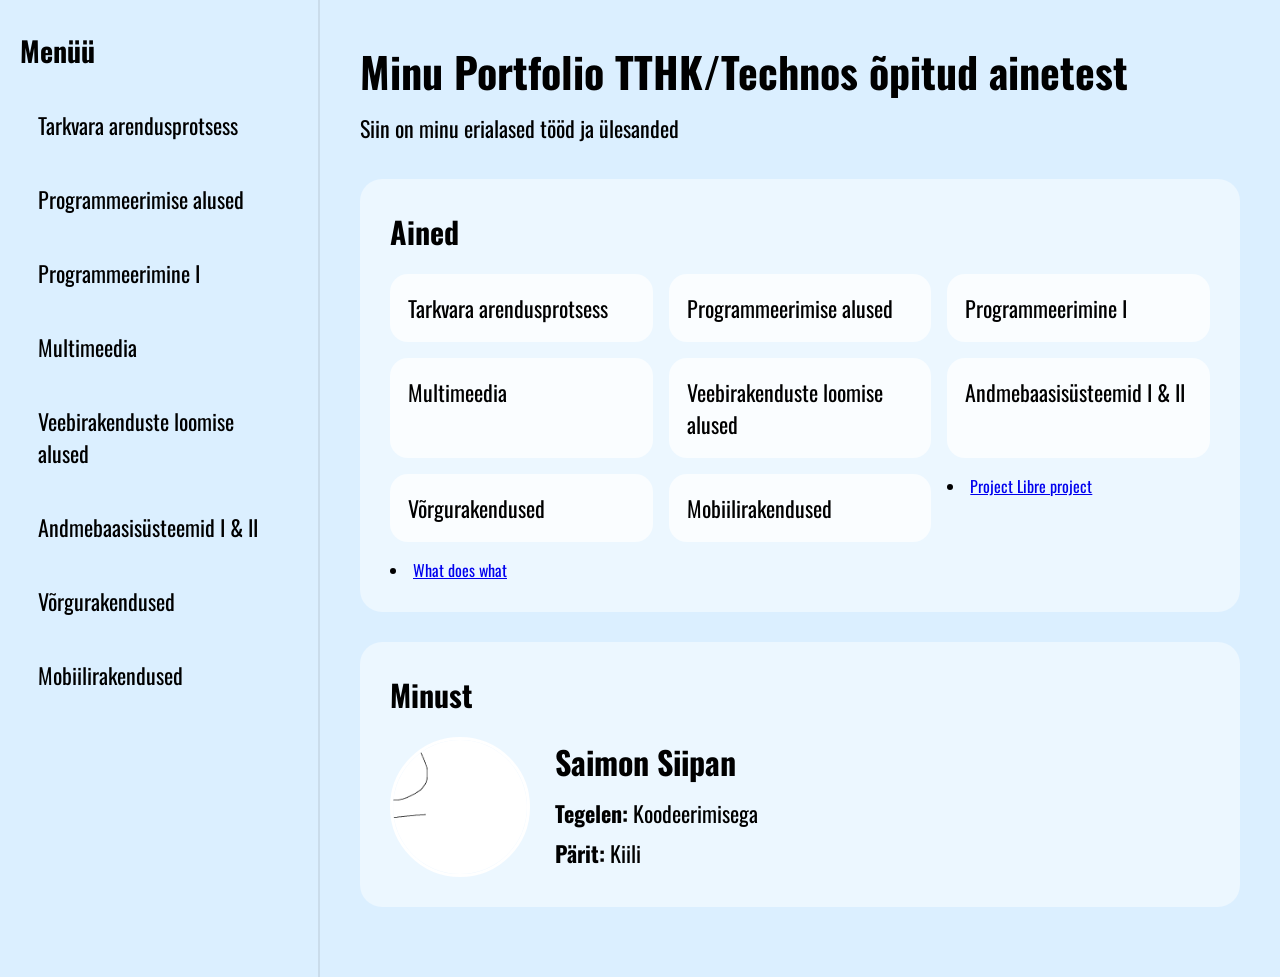
==== commit 3e820a9b: "projectlibre" ====
--- a/index.html
+++ b/index.html
@@ -208,6 +208,9 @@
           <div class="subject-card">Andmebaasisüsteemid I & II</div>
           <div class="subject-card">Võrgurakendused</div>
           <div class="subject-card">Mobiilirakendused</div>
+          <li><a href="./projectdetailprojectlibre.html">Project Libre project </a></li>
+          <li><a href="./projectlibrewhatdoeswhat.html">What does what</a></li>
+          
         </div>
       </section>
 
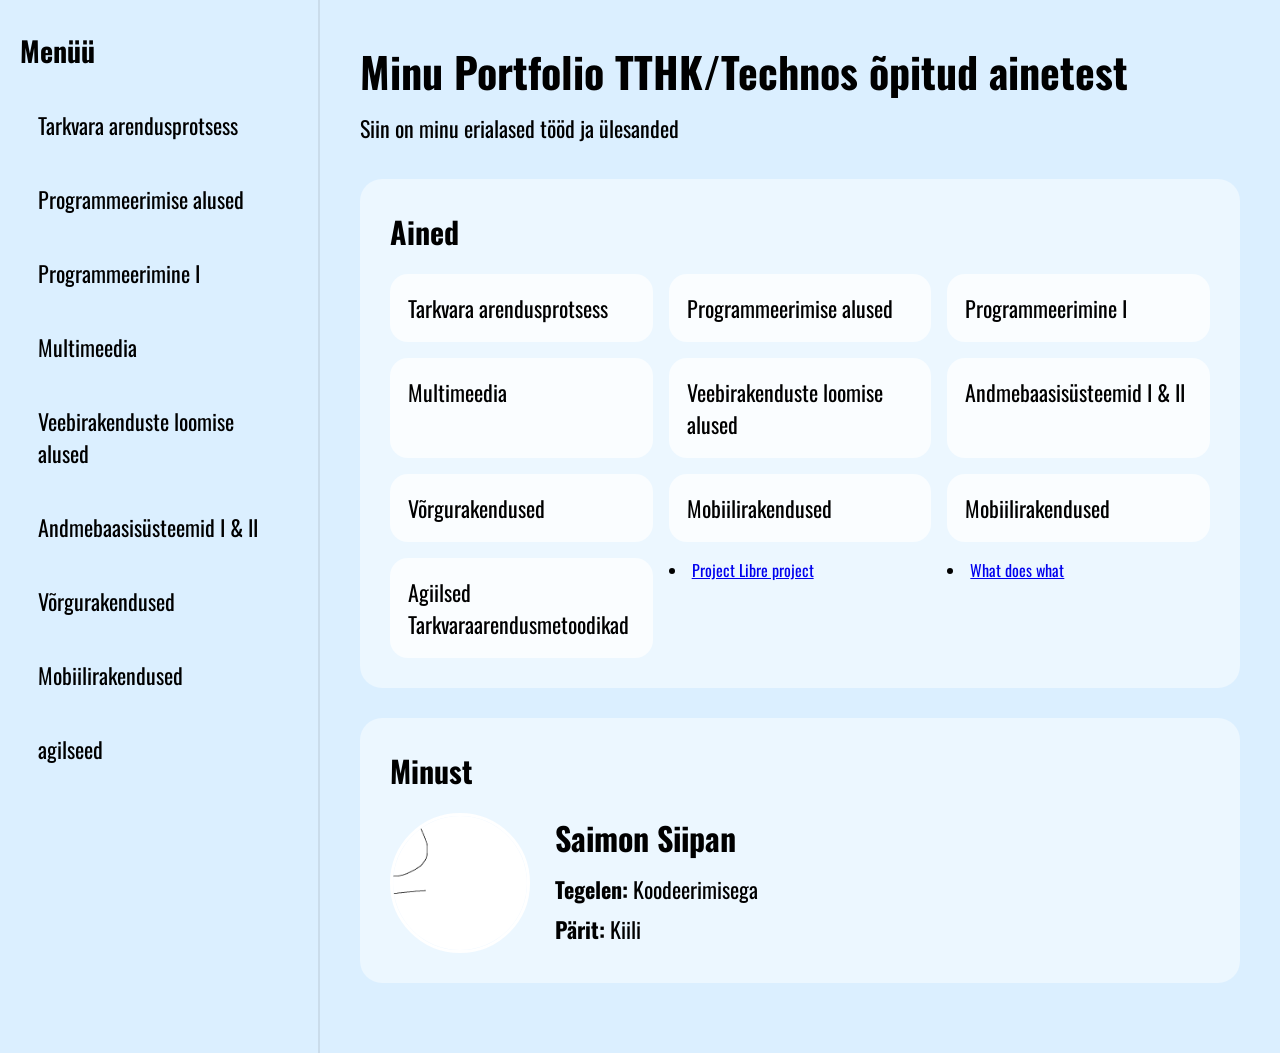
==== commit b779ccbd: "scrum Co-authored-by: Copilot <copilot@github.com>" ====
--- a/index.html
+++ b/index.html
@@ -191,6 +191,8 @@
       <a href="#" class="menu-item">Andmebaasisüsteemid I & II</a>
       <a href="#" class="menu-item">Võrgurakendused</a>
       <a href="#" class="menu-item">Mobiilirakendused</a>
+      <a href="#" class="menu-item">agilseed</a>
+      
     </nav>
 
     <main class="content">
@@ -208,6 +210,8 @@
           <div class="subject-card">Andmebaasisüsteemid I & II</div>
           <div class="subject-card">Võrgurakendused</div>
           <div class="subject-card">Mobiilirakendused</div>
+          <div class="subject-card">Mobiilirakendused</div>
+          <div class="subject-card"><a href="./agilsed.html">Agiilsed Tarkvaraarendusmetoodikad</a></div>
           <li><a href="./projectdetailprojectlibre.html">Project Libre project </a></li>
           <li><a href="./projectlibrewhatdoeswhat.html">What does what</a></li>
           
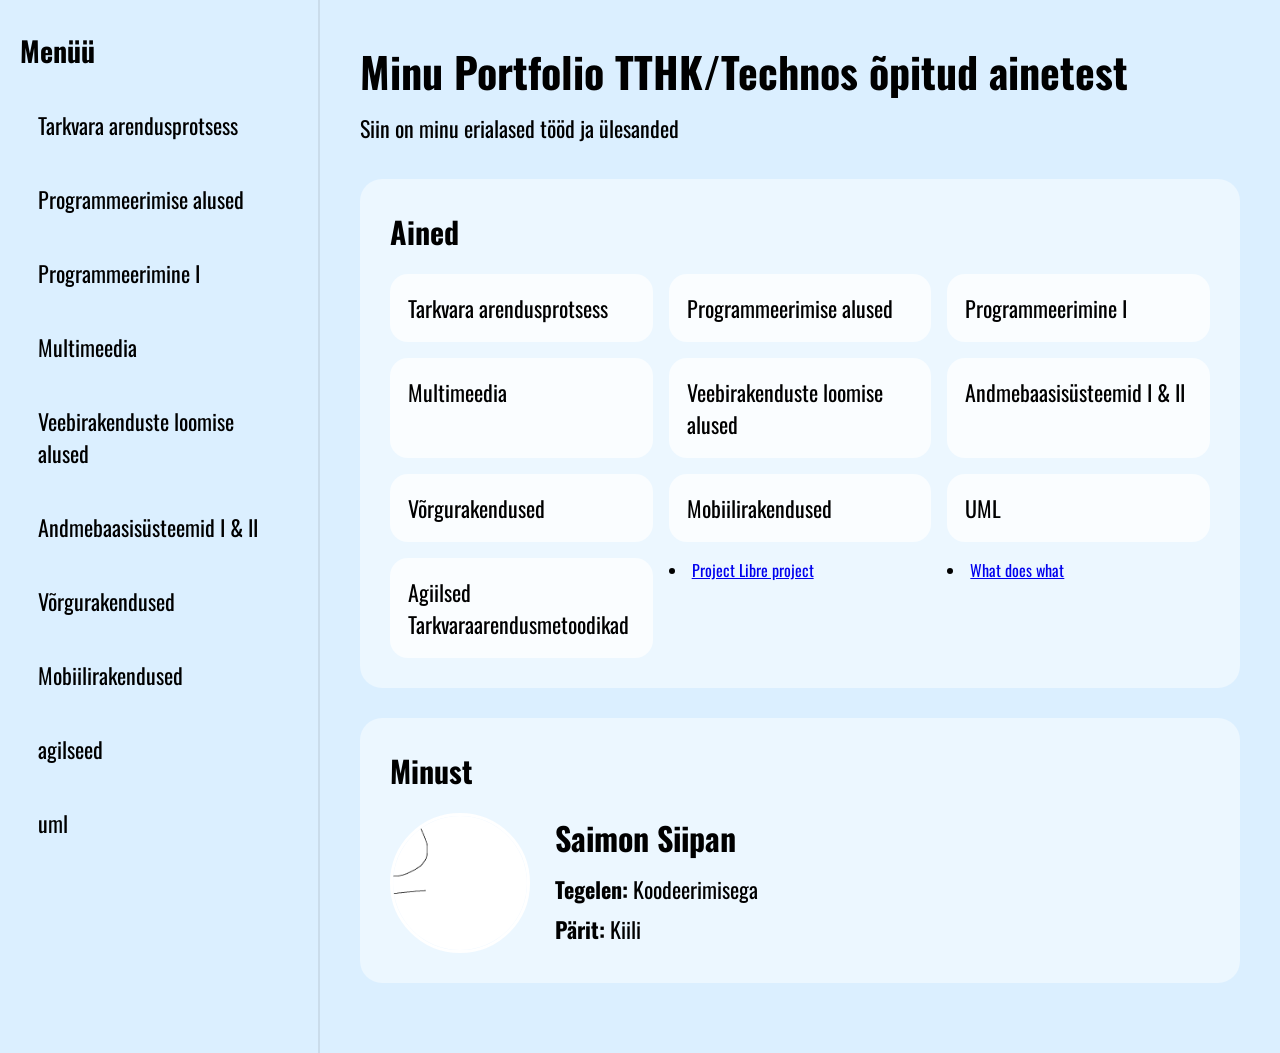
==== commit a85f2ed6: "index index lisasin nii et saad avada uml osa" ====
--- a/index.html
+++ b/index.html
@@ -192,6 +192,7 @@
       <a href="#" class="menu-item">Võrgurakendused</a>
       <a href="#" class="menu-item">Mobiilirakendused</a>
       <a href="#" class="menu-item">agilseed</a>
+      <a href="#" class="menu-item">uml</a>
       
     </nav>
 
@@ -210,7 +211,7 @@
           <div class="subject-card">Andmebaasisüsteemid I & II</div>
           <div class="subject-card">Võrgurakendused</div>
           <div class="subject-card">Mobiilirakendused</div>
-          <div class="subject-card">Mobiilirakendused</div>
+          <div class="subject-card"><a href="./uml-index.html">UML</a></div>
           <div class="subject-card"><a href="./agilsed.html">Agiilsed Tarkvaraarendusmetoodikad</a></div>
           <li><a href="./projectdetailprojectlibre.html">Project Libre project </a></li>
           <li><a href="./projectlibrewhatdoeswhat.html">What does what</a></li>
